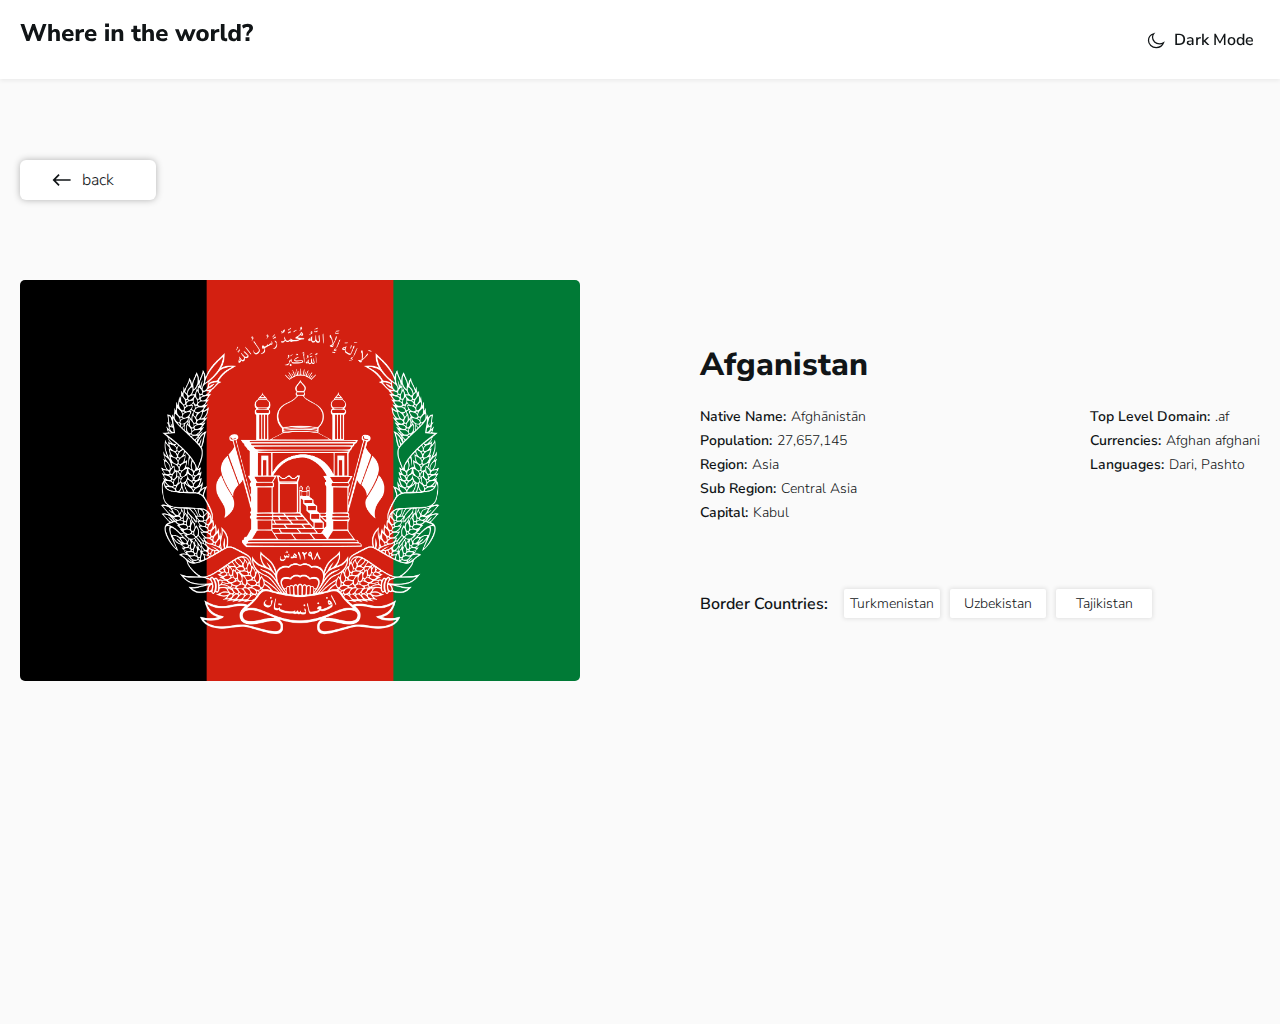
==== afganistan.html @ 4ec4ca4c "initial commit" ====
<!DOCTYPE html>
<html lang="en">
<head>
    <meta charset="UTF-8">
    <meta http-equiv="X-UA-Compatible" content="IE=edge">
    <meta name="viewport" content="width=device-width, initial-scale=1.0">
    <link rel="stylesheet" href="./css/main.css">
    <link rel="stylesheet" href="./css/main.mini.css">
    <link rel="stylesheet" href="./css/normalize.css">
    <title>Afghanistan</title>
</head>
<body>
    
    <header class="site-header">
        <div class="container">
            <div class="site-header__inner">
                <a href="./index.html" class="site-logo">
                    <!-- <img src="./images/logos.svg" width="234" height="33" alt="site logo"> -->
                </a>
                <button type="button" class="site-header__btn">Dark Mode</button>            
            </div>
        </div>       
    </header>
    <main class="site-main">
        <section class="countrys-hero">
            <h1 class="visually-hidden">Afganistan flag</h1>
            <div class="container">
                <a class="hero__back-link" href="./index.html">back</a>
                <div class="hero__countrys-back">
                    <img class="hero__img" src="./images/Afghanistanor.png" width="560" height="401" alt="Icelands flag">
                    <div class="hero__countrys-title-wrapper">
                        <h2 class="hero__countrys-title">Afganistan</h2>
                        <div class="hero__countrys-inner">
                            <div>
                                <p class="hero__title-desc">Native Name:
                                    <span class="hero__title-add">Afghānistān </span>
                                </p>
                                <p class="hero__title-desc hero__title-desc--margin">Population:
                                    <span class="hero__title-add">27,657,145</span>
                                </p>
                                <p class="hero__title-desc">Region:
                                    <span class="hero__title-add"> Asia</span>
                                </p>
                                <p class="hero__title-desc ">Sub Region:
                                    <span class="hero__title-add"> Central Asia </span>
                                </p>
                                <p class="hero__title-desc hero__title-desc--margin">Capital:
                                    <span class="hero__title-add">  Kabul</span>
                                </p>
                            </div>
                            <div>
                                <p class="hero__title-desc">Top Level Domain:
                                    <span class="hero__title-add">.af</span>
                                </p>
                                <p class="hero__title-desc hero__title-desc--margin">Currencies:
                                    <span class="hero__title-add">  Afghan afghani</span>
                                </p>
                                <p class="hero__title-desc">Languages:
                                    <span class="hero__title-add">Dari, Pashto</span>
                                </p>
                            </div>
                            
                        </div>
                        <div class="hero__countrys-border">
                            <h3 class="hero__countrys-border-title">Border Countries:</h3>
                            <a href="#" class="hero__countrys-border-link">Turkmenistan</a>
                            <a href="#" class="hero__countrys-border-link"> Uzbekistan</a>
                            <a href="#" class="hero__countrys-border-link">Tajikistan</a>
                        </div>
                    </div>
                </div>
            </div>
        </section>
    </main>
    <script src="./js/main.js"></script>
</body>
</html>
---- css/main.css ----
:root {
    --main-text2-color: #111517;
    --main-text1-color: #848484;
    --main-backgroud-color: #fafafa;
    --main-textdark-color: #fff;
    --main-background-dark-color: #202C36;
    /* --main-background-dark-color; */
    /* --main-textdark-color; */
    
    /* --main-input-color: */
}
/* nunito-sans-300 - latin */
@font-face {
    font-display: swap; /* Check https://developer.mozilla.org/en-US/docs/Web/CSS/@font-face/font-display for other options. */
    font-family: "Nunito Sans";
    font-style: normal;
    font-weight: 300;
    src:
    url("../fonts/nunito-sans-v15-latin-300.woff2") format("woff2"), /* Chrome 36+, Opera 23+, Firefox 39+, Safari 12+, iOS 10+ */
    url("../fonts/nunito-sans-v15-latin-300.woff") format("woff");
}
/* nunito-sans-regular - latin */
@font-face {
    font-display: swap; /* Check https://developer.mozilla.org/en-US/docs/Web/CSS/@font-face/font-display for other options. */
    font-family: "Nunito Sans";
    font-style: normal;
    font-weight: 400;
    src:
    url("../fonts/nunito-sans-v15-latin-regular.woff2") format("woff2"), /* Chrome 36+, Opera 23+, Firefox 39+, Safari 12+, iOS 10+ */
    url("../fonts/nunito-sans-v15-latin-regular.woff") format("woff");
}
/* nunito-sans-600 - latin */
@font-face {
    font-display: swap; /* Check https://developer.mozilla.org/en-US/docs/Web/CSS/@font-face/font-display for other options. */
    font-family: "Nunito Sans";
    font-style: normal;
    font-weight: 600;
    src: 
    url("../fonts/nunito-sans-v15-latin-600.woff2") format("woff2"), /* Chrome 36+, Opera 23+, Firefox 39+, Safari 12+, iOS 10+ */
    url("../fonts/nunito-sans-v15-latin-600.woff") format("woff"); 
}
/* nunito-sans-800 - latin */
@font-face {
    font-display: swap; /* Check https://developer.mozilla.org/en-US/docs/Web/CSS/@font-face/font-display for other options. */
    font-family: "Nunito Sans";
    font-style: normal;
    font-weight: 800;
    src: ("embedded-opentype"), /* IE6-IE8 */
    url("../fonts/nunito-sans-v15-latin-800.woff2") format("woff2"), /* Chrome 36+, Opera 23+, Firefox 39+, Safari 12+, iOS 10+ */
    url("../fonts/nunito-sans-v15-latin-800.woff") format("woff"); /* Chrome 5+, Firefox 3.6+, IE 9+, Safari 5.1+, iOS 5+ */
}

* {
    -webkit-box-sizing: border-box;
    box-sizing: border-box;
}
html {
    height: 100%;
}
body {
    display: flex;
    flex-direction: column;
    height: 100%;
    font-family: "Nunito Sans", sans-serif;
    background-color: var(--main-backgroud-color);
    font-weight: 800;
    transition: all 0.2s linear;
    
    /* background-color: var(-main-backgroud-color); */
}
img {
    display: block;
    /* height: auto; */
}
.container {
    max-width: 1320px;
    width: 100%;
    margin: 0 auto;
    padding: 0 20px;
}
.visually-hidden {
    position: absolute;
    width: 1px;
    height: 1px;
    margin: -1px;
    padding: 0;
    overflow: hidden;
    border: 0;
    clip: rect(0 0 0 0)
}
.dark{
    --main-text2-color: #fff;
    --main-text1-color: #fff;
    --main-backgroud-color: #202C36;
    --main-textdark-color: #2b3844;
    --main-text1-color: #fff;
    
    transition: all 0.2s linear;
    /* --main-textdark-color: #fff; */
    /* --main-background-dark-color: #202C36; */
}  
.dark .site-logo {
    width: 234px;
    height: 33px;
    background-image: url(../images/logodark.svg);
    background-repeat: no-repeat;
}
.site-logo {
    width: 234px;
    height: 33px;
    background-image: url(../images/logos.svg);
    background-repeat: no-repeat;
    
}
.dark .site-header__btn::before { 
    background-image: url(../images/darkmodeactive.svg);
    background-repeat: no-repeat;
}
.dark .hero__top-input {     
    background-image: url(../images/searchdark.svg);
    background-repeat: no-repeat;
}
.dark .hero__top-desc::after {
    background-image: url(../images/arrowdowndark.svg);
    background-repeat: no-repeat;
}
.dark .hero__back-link::before {
    background-image: url(../images/backac.svg);
    background-repeat: no-repeat;
}
.site-main {
    flex-grow: 1;
    /* background-color: #fafafa; */
    
}
/* .wrap {
    position: relative;
} */
.site-header {
    /* position: sticky; */
    position: fixed;
    top: 0;
    left: 0;
    width: 100%;
    z-index: 5;
    padding-top: 23px;
    padding-bottom: 23px;
    background-color: var(--main-textdark-color);
    box-shadow: 0px 2px 4px 0px rgba(0, 0, 0, 0.06);
}
.site-header__inner {
    display: flex;
    justify-content: space-between;
}
.site-header__btn {
    display: flex;
    align-items: center;
    font-size: 16px;
    font-weight: 600;
    line-height: normal;
    color: var(--main-text2-color);
    background-color: transparent;
    border: none;
}
.site-header__btn::before {
    display: block;
    width: 20px;
    height: 20px;
    margin-right: 8px;
    content: " ";
    background-image: url(../images/darkmodenotactive.svg);
    background-repeat: no-repeat;
    background-position: center;
}


.hero {
    padding-top: 128px;
    padding-bottom: 45px;
}
.hero__top {
    display: flex;
    justify-content: space-between;
    padding-bottom: 48px;
}
.hero__top-input {
    width: 480px;
    padding-top: 18px;
    padding-bottom: 18px;
    padding-left: 74px;
    font-size: 14px;   
    font-weight: 400;
    line-height: 20px; 
    border: none;
    box-shadow: 0px 2px 9px 0px rgba(0, 0, 0, 0.05);
    background-color: var(--main-textdark-color);
    border-radius: 5px;
    background-image: url(../images/searchicon.svg);
    background-size: 18px 18px;
    background-repeat: no-repeat;
    background-position:calc(50% - 188px) calc(50% - 1px);
}
.hero__top-input::placeholder {
    color: var(--main-text1-color);
    
}
.hero__desc-wrapper {
    position: relative;
    width: 200px;
    padding-top: 18px;
    padding-bottom: 18px;
    padding-left: 24px;
    background-color: var(--main-textdark-color);
    box-shadow: 0px 2px 9px 0px rgba(0, 0, 0, 0.05);
    border-radius: 5px;
}
.hero__top-desc {
    display: flex;
    align-items: center;
    margin-top: 0;
    margin-bottom: 0;
    font-size: 14px;
    font-weight: 400;
    line-height: 20px; 
    color: var(--main-text2-color);
    
}
.hero__top-desc::after {
    display: block;
    width: 12px;
    height: 12px;
    margin-left: 47px;
    content: "";
    background-image: url(../images/arrowdown.svg);
    background-repeat: no-repeat;
    background-position: center;
    
}
.hero__desc-list-wrapper{
    position: absolute;
    display: none;
    top: 57px;
    left: 0;
    width: 200px;
    padding-top: 10px;
    background-color: var(--main-backgroud-color);
    border-radius: 5px;
}

.hero__desc-list {
    margin-top: 0;
    margin-bottom: 0;
    padding-top: 16px;
    padding-bottom: 16px;
    padding-left: 24px;
    box-shadow: 0px 2px 9px 0px rgba(0, 0, 0, 0.05);
    border-radius: 5px;
    
    /* padding-left: 0; */
    list-style: none;
    background-color: var(--main-textdark-color);
    
}
.hero__desc-wrapper:hover .hero__desc-list-wrapper {
    display: block;
}
.hero__desc-item:not(:last-child) {
    margin-bottom: 8px;
    
}
.hero__desc-text {
    margin-top: 0;
    margin-bottom: 0;
    font-size: 14px;
    font-weight: 400;
    line-height: 20px;
    color: var(--main-text2-color);
}

.hero__link {
    text-decoration: none;
}

.hero__list {
    display: flex;
    flex-wrap: wrap;
    gap: 74px;
    margin-top: 0;
    margin-bottom: 0;
    padding-left: 0;
    list-style: none;
}
.hero__item {
    width: 264px;
    border-radius: 5px;
    background-color: var(--main-textdark-color);
    box-shadow: 0px 0px 7px 2px rgba(0, 0, 0, 0.03);
}
.hero__img {
    border-radius: 5px 5px 5px 5px;
    /* background-color: #808080; */
}
.hero__title-wrapper {
    padding-top: 24px;
    padding-bottom: 46px;
    padding-left: 24px;
}
.hero__title {
    margin-top: 0;
    margin-bottom: 16px;
    font-size: 18px;
    line-height: 26px; 
    color: var(--main-text2-color);
}
.hero__title-desc {
    display: flex;
    margin-top: 0;
    margin-bottom: 0;
    font-size: 14px;
    font-weight: 600;
    line-height: 16px; 
    color: var(--main-text2-color);
    /* color: #111517; */
}
.hero__title-desc:nth-child(3) {
    margin-top: 8px;
    margin-bottom: 8px;
}
.hero__title-add {
    margin-left: 5px;
    font-weight: 300;
}

/* countrys style */



.countrys-hero {
    padding-top: 160px;
    padding-bottom: 343px;
}

.hero__back-link {
    display: flex;
    align-items: center;
    width: 136px;
    padding-top: 10px;
    padding-bottom: 10px;
    padding-left: 32px;
    font-size: 16px;  
    font-weight: 300;
    line-height: 20px; 
    color: var(--main-text2-color);
    /* color: #111517; */
    border-radius: 6px;
    background-color: var(--main-textdark-color);
    box-shadow: 0px 0px 7px 0px rgba(0, 0, 0, 0.29);
    
    text-decoration: none;
}
.hero__back-link::before {
    display: block;
    width: 20px;
    height: 20px;
    margin-right: 10px;
    content: "";
    background-image: url(../images/backnotac.svg);
    background-repeat: no-repeat;
    background-position: center;
}
.hero__countrys-back {
    display: flex;
    align-items: center;
    
    
    
    padding-top: 80px;
}
.hero__countrys-title-wrapper {
    width: 574px;
    margin-left: 120px;
}
.hero__countrys-title {
    margin-top: 0;
    margin-bottom: 23px;
    color: var(--main-text2-color);
    font-size: 32px;
    line-height: normal;
}
.hero__countrys-inner {
    display: flex;
    justify-content: space-between;
}

.hero__title-desc--margin {
    margin-top: 8px;
}
.hero__countrys-border {
    display: flex;
    align-items: center;
    padding-top: 68px;
    
}
.hero__countrys-border-title {
    margin-top: 0;
    margin-bottom: 0;
    margin-right: 16px;
    font-size: 16px;
    font-weight: 600;
    line-height: 24px; 
    color: var(--main-text2-color);
}
.hero__countrys-border-link { 
    display: block;
    max-width: 150px;
    min-width: 96px;
    padding-top: 5px;
    padding-bottom: 5px;
    font-size: 14px;
    font-weight: 300;
    line-height: normal;
    text-align: center;
    text-decoration: none;
    color: var(--main-text2-color);
    border-radius: 2px;
    border: 0px solid #979797;
    background-color: var(--main-textdark-color);
    box-shadow: 0px 0px 4px 1px rgba(0, 0, 0, 0.10);
}
.hero__countrys-border-link:not(:last-child) {
    margin-right: 10px;
}







/* select {
    width: 200px;
    padding-top: 18px;
    padding-bottom: 18px;
    padding-left: 24px;
    background-color: var(--main-textdark-color);
    box-shadow: 0px 2px 9px 0px rgba(0, 0, 0, 0.05);
    border-radius: 5px;
    border: none;
}
.hero__opt-wrapper {
    
}
.hero__opt-head{
    
}
.hero__opt{
    
} */
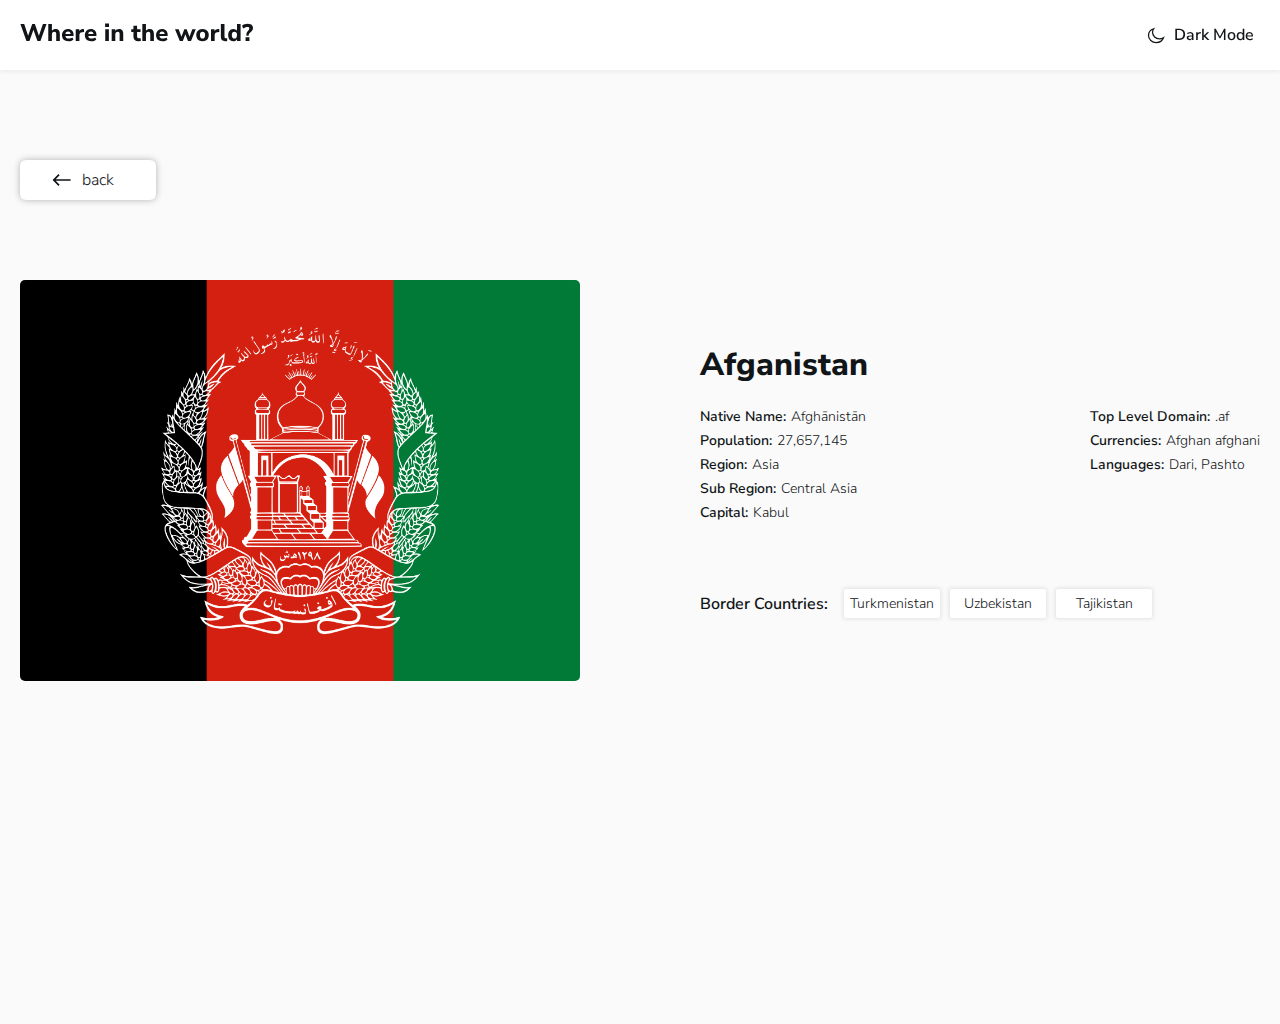
==== commit 9fe2c008: "change add select and svg" ====
--- a/afganistan.html
+++ b/afganistan.html
@@ -4,9 +4,9 @@
     <meta charset="UTF-8">
     <meta http-equiv="X-UA-Compatible" content="IE=edge">
     <meta name="viewport" content="width=device-width, initial-scale=1.0">
-    <link rel="stylesheet" href="./css/main.css">
     <link rel="stylesheet" href="./css/main.mini.css">
-    <link rel="stylesheet" href="./css/normalize.css">
+    <!-- <link rel="stylesheet" href="./css/main.css"> -->
+    <!-- <link rel="stylesheet" href="./css/normalize.css"> -->
     <title>Afghanistan</title>
 </head>
 <body>
@@ -15,7 +15,9 @@
         <div class="container">
             <div class="site-header__inner">
                 <a href="./index.html" class="site-logo">
-                    <!-- <img src="./images/logos.svg" width="234" height="33" alt="site logo"> -->
+                    <svg class="logo" width="233" height="19" viewBox="0 0 233 19" xmlns="http://www.w3.org/2000/svg">
+                        <path d="M6.432 18L0.408 1.08H4.224L8.112 12.648L12.216 1.08H14.904L18.888 12.84L22.92 1.08H26.52L20.448 18H17.424L13.464 6.768L9.456 18H6.432ZM28.2748 18V1.08H31.8988V7.824C32.3148 7.216 32.8508 6.76 33.5068 6.456C34.1628 6.136 34.8908 5.976 35.6908 5.976C38.4588 5.976 39.8428 7.624 39.8428 10.92V18H36.2188V11.088C36.2188 10.272 36.0668 9.688 35.7628 9.336C35.4588 8.968 35.0108 8.784 34.4188 8.784C33.6508 8.784 33.0348 9.024 32.5708 9.504C32.1228 9.984 31.8988 10.624 31.8988 11.424V18H28.2748ZM48.6683 18.264C47.2763 18.264 46.0763 18.016 45.0683 17.52C44.0763 17.008 43.3083 16.296 42.7643 15.384C42.2363 14.456 41.9723 13.368 41.9723 12.12C41.9723 10.904 42.2283 9.84 42.7402 8.928C43.2683 8 43.9803 7.28 44.8763 6.768C45.7883 6.24 46.8363 5.976 48.0203 5.976C49.7323 5.976 51.0923 6.52 52.1003 7.608C53.1083 8.68 53.6123 10.136 53.6123 11.976V12.888H45.4283C45.5563 13.816 45.8923 14.496 46.4363 14.928C46.9963 15.344 47.7643 15.552 48.7403 15.552C49.3803 15.552 50.0283 15.456 50.6843 15.264C51.3403 15.072 51.9323 14.776 52.4603 14.376L53.4203 16.8C52.8283 17.248 52.1003 17.608 51.2363 17.88C50.3883 18.136 49.5323 18.264 48.6683 18.264ZM48.1643 8.376C47.3963 8.376 46.7723 8.608 46.2923 9.072C45.8283 9.536 45.5403 10.184 45.4283 11.016H50.6123C50.5163 9.256 49.7003 8.376 48.1643 8.376ZM55.7201 18V6.216H59.2721V8.256C59.8321 6.88 61.0321 6.12 62.8721 5.976L63.9281 5.904L64.1441 8.952L62.1041 9.168C60.3121 9.344 59.4161 10.256 59.4161 11.904V18H55.7201ZM71.5198 18.264C70.1278 18.264 68.9278 18.016 67.9198 17.52C66.9278 17.008 66.1598 16.296 65.6158 15.384C65.0878 14.456 64.8238 13.368 64.8238 12.12C64.8238 10.904 65.0798 9.84 65.5918 8.928C66.1198 8 66.8318 7.28 67.7278 6.768C68.6398 6.24 69.6878 5.976 70.8718 5.976C72.5838 5.976 73.9438 6.52 74.9518 7.608C75.9598 8.68 76.4638 10.136 76.4638 11.976V12.888H68.2798C68.4078 13.816 68.7438 14.496 69.2878 14.928C69.8478 15.344 70.6158 15.552 71.5918 15.552C72.2318 15.552 72.8798 15.456 73.5358 15.264C74.1918 15.072 74.7838 14.776 75.3118 14.376L76.2718 16.8C75.6798 17.248 74.9518 17.608 74.0878 17.88C73.2398 18.136 72.3838 18.264 71.5198 18.264ZM71.0158 8.376C70.2478 8.376 69.6238 8.608 69.1438 9.072C68.6798 9.536 68.3918 10.184 68.2798 11.016H73.4638C73.3678 9.256 72.5518 8.376 71.0158 8.376ZM85.1074 3.936V0.551999H89.0194V3.936H85.1074ZM85.2514 18V6.216H88.8754V18H85.2514ZM91.6733 18V6.216H95.2253V7.944C95.6253 7.304 96.1613 6.816 96.8333 6.48C97.5053 6.144 98.2573 5.976 99.0893 5.976C100.481 5.976 101.521 6.384 102.209 7.2C102.897 8 103.241 9.24 103.241 10.92V18H99.6173V11.088C99.6173 10.272 99.4653 9.688 99.1613 9.336C98.8573 8.968 98.4093 8.784 97.8173 8.784C97.0493 8.784 96.4333 9.024 95.9693 9.504C95.5213 9.984 95.2973 10.624 95.2973 11.424V18H91.6733ZM118.41 18.264C115.098 18.264 113.442 16.656 113.442 13.44V8.928H111.21V6.216H113.442V2.76H117.066V6.216H120.546V8.928H117.066V13.296C117.066 13.968 117.218 14.472 117.522 14.808C117.842 15.144 118.346 15.312 119.034 15.312C119.242 15.312 119.458 15.288 119.682 15.24C119.922 15.192 120.178 15.128 120.45 15.048L120.978 17.688C120.642 17.864 120.242 18 119.778 18.096C119.314 18.208 118.858 18.264 118.41 18.264ZM122.33 18V1.08H125.954V7.824C126.37 7.216 126.906 6.76 127.562 6.456C128.218 6.136 128.946 5.976 129.746 5.976C132.514 5.976 133.898 7.624 133.898 10.92V18H130.274V11.088C130.274 10.272 130.122 9.688 129.818 9.336C129.514 8.968 129.066 8.784 128.474 8.784C127.706 8.784 127.09 9.024 126.626 9.504C126.178 9.984 125.954 10.624 125.954 11.424V18H122.33ZM142.723 18.264C141.331 18.264 140.131 18.016 139.123 17.52C138.131 17.008 137.363 16.296 136.819 15.384C136.291 14.456 136.027 13.368 136.027 12.12C136.027 10.904 136.283 9.84 136.795 8.928C137.323 8 138.035 7.28 138.931 6.768C139.843 6.24 140.891 5.976 142.075 5.976C143.787 5.976 145.147 6.52 146.155 7.608C147.163 8.68 147.667 10.136 147.667 11.976V12.888H139.483C139.611 13.816 139.947 14.496 140.491 14.928C141.051 15.344 141.819 15.552 142.795 15.552C143.435 15.552 144.083 15.456 144.739 15.264C145.395 15.072 145.987 14.776 146.515 14.376L147.475 16.8C146.883 17.248 146.155 17.608 145.291 17.88C144.443 18.136 143.587 18.264 142.723 18.264ZM142.219 8.376C141.451 8.376 140.827 8.608 140.347 9.072C139.883 9.536 139.595 10.184 139.483 11.016H144.667C144.571 9.256 143.755 8.376 142.219 8.376ZM159.791 18L154.99 6.216H158.663L161.471 13.776L164.279 6.216H166.679L169.487 13.872L172.295 6.216H175.775L171.023 18H167.951L165.359 11.304L162.839 18H159.791ZM182.509 18.264C181.245 18.264 180.141 18.016 179.197 17.52C178.269 17.008 177.549 16.296 177.037 15.384C176.525 14.456 176.269 13.36 176.269 12.096C176.269 10.848 176.525 9.768 177.037 8.856C177.549 7.928 178.269 7.216 179.197 6.72C180.141 6.224 181.245 5.976 182.509 5.976C183.773 5.976 184.869 6.224 185.797 6.72C186.741 7.216 187.469 7.928 187.981 8.856C188.509 9.768 188.773 10.848 188.773 12.096C188.773 13.36 188.509 14.456 187.981 15.384C187.469 16.296 186.741 17.008 185.797 17.52C184.869 18.016 183.773 18.264 182.509 18.264ZM182.509 15.552C183.277 15.552 183.901 15.272 184.381 14.712C184.877 14.152 185.125 13.28 185.125 12.096C185.125 10.928 184.877 10.072 184.381 9.528C183.901 8.968 183.277 8.688 182.509 8.688C181.741 8.688 181.117 8.968 180.637 9.528C180.157 10.072 179.917 10.928 179.917 12.096C179.917 13.28 180.157 14.152 180.637 14.712C181.117 15.272 181.741 15.552 182.509 15.552ZM190.978 18V6.216H194.53V8.256C195.09 6.88 196.29 6.12 198.13 5.976L199.186 5.904L199.402 8.952L197.362 9.168C195.57 9.344 194.674 10.256 194.674 11.904V18H190.978ZM205.261 18.264C203.741 18.264 202.629 17.872 201.925 17.088C201.221 16.288 200.869 15.104 200.869 13.536V1.08H204.493V13.392C204.493 14.672 205.061 15.312 206.197 15.312C206.373 15.312 206.541 15.304 206.701 15.288C206.877 15.272 207.045 15.24 207.205 15.192L207.157 18C206.549 18.176 205.917 18.264 205.261 18.264ZM213.328 18.264C212.304 18.264 211.4 18.016 210.616 17.52C209.848 17.008 209.248 16.296 208.816 15.384C208.384 14.456 208.168 13.36 208.168 12.096C208.168 10.832 208.384 9.744 208.816 8.832C209.248 7.92 209.848 7.216 210.616 6.72C211.4 6.224 212.304 5.976 213.328 5.976C214.112 5.976 214.832 6.144 215.488 6.48C216.144 6.816 216.64 7.264 216.976 7.824V1.08H220.6V18H217.048V16.224C216.728 16.848 216.232 17.344 215.56 17.712C214.904 18.08 214.16 18.264 213.328 18.264ZM214.408 15.552C215.176 15.552 215.8 15.272 216.28 14.712C216.776 14.152 217.024 13.28 217.024 12.096C217.024 10.928 216.776 10.072 216.28 9.528C215.8 8.968 215.176 8.688 214.408 8.688C213.64 8.688 213.016 8.968 212.536 9.528C212.056 10.072 211.816 10.928 211.816 12.096C211.816 13.28 212.056 14.152 212.536 14.712C213.016 15.272 213.64 15.552 214.408 15.552ZM226.416 12.648V11.52C226.416 10.816 226.544 10.168 226.8 9.576C227.056 8.968 227.496 8.328 228.12 7.656C228.568 7.176 228.88 6.768 229.056 6.432C229.232 6.08 229.32 5.72 229.32 5.352C229.32 4.904 229.152 4.552 228.816 4.296C228.496 4.04 228.032 3.912 227.424 3.912C225.936 3.912 224.536 4.448 223.224 5.52L222.048 2.784C222.752 2.176 223.608 1.696 224.616 1.344C225.624 0.992 226.648 0.816 227.688 0.816C228.744 0.816 229.672 0.992 230.472 1.344C231.272 1.68 231.888 2.16 232.32 2.784C232.768 3.392 232.992 4.104 232.992 4.92C232.992 5.656 232.824 6.336 232.488 6.96C232.168 7.584 231.592 8.24 230.76 8.928C230.008 9.552 229.488 10.096 229.2 10.56C228.928 11.024 228.76 11.472 228.696 11.904L228.576 12.648H226.416ZM225.552 18V14.16H229.44V18H225.552Z" />
+                    </svg>
                 </a>
                 <button type="button" class="site-header__btn">Dark Mode</button>            
             </div>
--- a/css/main.mini.css
+++ b/css/main.mini.css
@@ -0,0 +1 @@
+/*! normalize.css v8.0.1 | MIT License | github.com/necolas/normalize.css */button,hr,input{overflow:visible}progress,sub,sup{vertical-align:baseline}[type=checkbox],[type=radio],legend{box-sizing:border-box;padding:0}html{line-height:1.15;-webkit-text-size-adjust:100%}body{margin:0}details,main{display:block}h1{font-size:2em;margin:.67em 0}hr{box-sizing:content-box;height:0}code,kbd,pre,samp{font-family:monospace,monospace;font-size:1em}a{background-color:transparent}abbr[title]{border-bottom:none;text-decoration:underline;text-decoration:underline dotted}b,strong{font-weight:bolder}small{font-size:80%}sub,sup{font-size:75%;line-height:0;position:relative}sub{bottom:-.25em}sup{top:-.5em}img{border-style:none}button,input,optgroup,select,textarea{font-family:inherit;font-size:100%;line-height:1.15;margin:0}button,select{text-transform:none}[type=button],[type=reset],[type=submit],button{-webkit-appearance:button}[type=button]::-moz-focus-inner,[type=reset]::-moz-focus-inner,[type=submit]::-moz-focus-inner,button::-moz-focus-inner{border-style:none;padding:0}[type=button]:-moz-focusring,[type=reset]:-moz-focusring,[type=submit]:-moz-focusring,button:-moz-focusring{outline:ButtonText dotted 1px}fieldset{padding:.35em .75em .625em}legend{color:inherit;display:table;max-width:100%;white-space:normal}textarea{overflow:auto}[type=number]::-webkit-inner-spin-button,[type=number]::-webkit-outer-spin-button{height:auto}[type=search]{-webkit-appearance:textfield;outline-offset:-2px}[type=search]::-webkit-search-decoration{-webkit-appearance:none}::-webkit-file-upload-button{-webkit-appearance:button;font:inherit}summary{display:list-item}[hidden],template{display:none}body,html{height:100%}.hero__back-link::before,.site-header__btn::before{height:20px;background-position:center;display:block}.hero__back-link,.hero__link{text-decoration:none}.hero__back-link,.hero__countrys-border-link,.hero__countrys-border-title,.hero__countrys-title,.hero__select,.hero__title,.hero__title-desc,.site-header__btn{color:var(--main-text2-color)}:root{--main-text2-color:#111517;--main-text1-color:#848484;--main-backgroud-color:#fafafa;--main-textdark-color:#fff;--main-background-dark-color:#202C36}@font-face{font-display:swap;font-family:"Nunito Sans";font-style:normal;font-weight:300;src:url("../fonts/nunito-sans-v15-latin-300.woff2") format("woff2"),url("../fonts/nunito-sans-v15-latin-300.woff") format("woff")}@font-face{font-display:swap;font-family:"Nunito Sans";font-style:normal;font-weight:400;src:url("../fonts/nunito-sans-v15-latin-regular.woff2") format("woff2"),url("../fonts/nunito-sans-v15-latin-regular.woff") format("woff")}@font-face{font-display:swap;font-family:"Nunito Sans";font-style:normal;font-weight:600;src:url("../fonts/nunito-sans-v15-latin-600.woff2") format("woff2"),url("../fonts/nunito-sans-v15-latin-600.woff") format("woff")}@font-face{font-display:swap;font-family:"Nunito Sans";font-style:normal;font-weight:800;src:("embedded-opentype"),url("../fonts/nunito-sans-v15-latin-800.woff2") format("woff2"),url("../fonts/nunito-sans-v15-latin-800.woff") format("woff")}*{-webkit-box-sizing:border-box;box-sizing:border-box}body{display:-webkit-box;display:-ms-flexbox;display:flex;-webkit-box-orient:vertical;-webkit-box-direction:normal;-ms-flex-direction:column;flex-direction:column;font-family:"Nunito Sans",sans-serif;background-color:var(--main-backgroud-color);font-weight:800;-webkit-transition:.3s linear;-o-transition:.3s linear;transition:.3s linear}img{display:block}.container{max-width:1320px;width:100%;margin:0 auto;padding:0 20px}.visually-hidden{position:absolute;width:1px;height:1px;margin:-1px;padding:0;overflow:hidden;border:0;clip:rect(0 0 0 0)}.dark{--main-text2-color:#fff;--main-text1-color:#fff;--main-backgroud-color:#202C36;--main-textdark-color:#2b3844;--main-text1-color:#fff;-webkit-transition:.3s linear;-o-transition:.3s linear;transition:.3s linear}.dark .logo{fill:var(--main-text1-color)}.dark .site-header__btn::before{background-image:url(../images/darkmodeactive.svg);background-repeat:no-repeat}.dark .hero__top-input{background-image:url(../images/searchdark.svg);background-repeat:no-repeat}.dark .hero__select{background-image:url(../images/arrowdowndark.svg)}.dark .hero__back-link::before{background-image:url(../images/backac.svg);background-repeat:no-repeat}.logo{fill:var(--main-text2-color)}.site-main{-webkit-box-flex:1;-ms-flex-positive:1;flex-grow:1}.site-header{position:fixed;top:0;left:0;width:100%;z-index:5;padding-top:23px;padding-bottom:23px;background-color:var(--main-textdark-color);-webkit-box-shadow:0 2px 4px 0 rgba(0,0,0,.06);box-shadow:0 2px 4px 0 rgba(0,0,0,.06)}.hero__countrys-inner,.site-header__inner{display:-webkit-box;display:-ms-flexbox;display:flex;-webkit-box-pack:justify;-ms-flex-pack:justify;justify-content:space-between}.hero__top,.site-header__btn{display:-webkit-box;display:-ms-flexbox}.site-header__btn{display:flex;-webkit-box-align:center;-ms-flex-align:center;align-items:center;font-size:16px;font-weight:600;line-height:normal;background-color:transparent;border:none}.hero__select,.hero__top-input{font-size:14px;font-weight:400;line-height:20px;background-repeat:no-repeat}.hero__back-link,.hero__countrys-border-link,.hero__item,.hero__select,.hero__top-input{background-color:var(--main-textdark-color)}.site-header__btn::before{width:20px;margin-right:8px;content:" ";background-image:url(../images/darkmodenotactive.svg);background-repeat:no-repeat}.hero{padding-top:128px;padding-bottom:45px}.hero__top{display:flex;-webkit-box-pack:justify;-ms-flex-pack:justify;justify-content:space-between;padding-bottom:48px}.hero__list,.hero__title-desc{display:-webkit-box;display:-ms-flexbox;margin-top:0}.hero__top-input{width:480px;padding-top:18px;padding-bottom:18px;padding-left:74px;border:none;-webkit-box-shadow:0 2px 9px 0 rgba(0,0,0,.05);box-shadow:0 2px 9px 0 rgba(0,0,0,.05);border-radius:5px;background-image:url(../images/searchicon.svg);background-size:18px 18px;background-position:calc(50% - 188px) calc(50% - 1px)}.hero__top-input::-webkit-input-placeholder{color:var(--main-text1-color)}.hero__top-input::-moz-placeholder{color:var(--main-text1-color)}.hero__top-input:-ms-input-placeholder{color:var(--main-text1-color)}.hero__top-input::-ms-input-placeholder{color:var(--main-text1-color)}.hero__top-input::placeholder{color:var(--main-text1-color)}.hero__select{position:relative;width:200px;padding:18px 18px 18px 24px;border-radius:5px;box-shadow:0 2px 9px 0 rgba(0,0,0,.05);-webkit-box-shadow:0 2px 9px 0 rgba(0,0,0,.05);background-image:url(../images/arrowdown.svg);background-size:12px 12px;background-position:calc(50% + 71px) calc(50% - 0px);border:none;-webkit-appearance:none;-moz-appearance:none;appearance:none}.hero__img,.hero__item{border-radius:5px}.hero__list{display:flex;-ms-flex-wrap:wrap;flex-wrap:wrap;gap:74px;margin-bottom:0;padding-left:0;list-style:none}.hero__item{width:264px;-webkit-box-shadow:0 0 7px 2px rgba(0,0,0,.03);box-shadow:0 0 7px 2px rgba(0,0,0,.03)}.hero__title-wrapper{padding-top:24px;padding-bottom:46px;padding-left:24px}.hero__title{margin-top:0;margin-bottom:16px;font-size:18px;line-height:26px}.hero__title-desc{display:flex;margin-bottom:0;font-size:14px;font-weight:600;line-height:16px}.hero__back-link,.hero__countrys-back{display:-webkit-box;display:-ms-flexbox;-webkit-box-align:center}.hero__title-desc:nth-child(3){margin-top:8px;margin-bottom:8px}.hero__title-add{margin-left:5px;font-weight:300}.countrys-hero{padding-top:160px;padding-bottom:343px}.hero__back-link{display:flex;-ms-flex-align:center;align-items:center;width:136px;padding-top:10px;padding-bottom:10px;padding-left:32px;font-size:16px;font-weight:300;line-height:20px;border-radius:6px;-webkit-box-shadow:0 0 7px 0 rgba(0,0,0,.29);box-shadow:0 0 7px 0 rgba(0,0,0,.29)}.hero__back-link::before{width:20px;margin-right:10px;content:"";background-image:url(../images/backnotac.svg);background-repeat:no-repeat}.hero__countrys-back{display:flex;-ms-flex-align:center;align-items:center;padding-top:80px}.hero__countrys-title-wrapper{width:574px;margin-left:120px}.hero__countrys-title{margin-top:0;margin-bottom:23px;font-size:32px;line-height:normal}.hero__title-desc--margin{margin-top:8px}.hero__countrys-border{display:-webkit-box;display:-ms-flexbox;display:flex;-webkit-box-align:center;-ms-flex-align:center;align-items:center;padding-top:68px}.hero__countrys-border-title{margin-top:0;margin-bottom:0;margin-right:16px;font-size:16px;font-weight:600;line-height:24px}.hero__countrys-border-link{display:block;max-width:150px;min-width:96px;padding-top:5px;padding-bottom:5px;font-size:14px;font-weight:300;line-height:normal;text-align:center;text-decoration:none;border-radius:2px;border:0 solid #979797;-webkit-box-shadow:0 0 4px 1px rgba(0,0,0,.1);box-shadow:0 0 4px 1px rgba(0,0,0,.1)}.hero__countrys-border-link:not(:last-child){margin-right:10px}--- a/css/main.css
+++ b/css/main.css
@@ -1,3 +1,17 @@
+/*
+* Prefixed by https://autoprefixer.github.io
+* PostCSS: v8.4.14,
+* Autoprefixer: v10.4.7
+* Browsers: last 4 version
+*/
+
+/*
+* Prefixed by https://autoprefixer.github.io
+* PostCSS: v8.4.14,
+* Autoprefixer: v10.4.7
+* Browsers: last 4 version
+*/
+
 :root {
     --main-text2-color: #111517;
     --main-text1-color: #848484;
@@ -58,13 +72,20 @@
     height: 100%;
 }
 body {
-    display: flex;
+    display: -webkit-box;
+    display: -ms-flexbox;
+    display: flex;
+    -webkit-box-orient: vertical;
+    -webkit-box-direction: normal;
+    -ms-flex-direction: column;
     flex-direction: column;
     height: 100%;
     font-family: "Nunito Sans", sans-serif;
     background-color: var(--main-backgroud-color);
     font-weight: 800;
-    transition: all 0.2s linear;
+    -webkit-transition: all 0.3s linear;
+    -o-transition: all 0.3s linear;
+    transition: all 0.3s linear;
     
     /* background-color: var(-main-backgroud-color); */
 }
@@ -88,29 +109,23 @@
     border: 0;
     clip: rect(0 0 0 0)
 }
-.dark{
+.dark {
     --main-text2-color: #fff;
     --main-text1-color: #fff;
     --main-backgroud-color: #202C36;
     --main-textdark-color: #2b3844;
     --main-text1-color: #fff;
     
-    transition: all 0.2s linear;
+    -webkit-transition: all 0.3s linear;
+    
+    -o-transition: all 0.3s linear;
+    
+    transition: all 0.3s linear;
     /* --main-textdark-color: #fff; */
     /* --main-background-dark-color: #202C36; */
 }  
-.dark .site-logo {
-    width: 234px;
-    height: 33px;
-    background-image: url(../images/logodark.svg);
-    background-repeat: no-repeat;
-}
-.site-logo {
-    width: 234px;
-    height: 33px;
-    background-image: url(../images/logos.svg);
-    background-repeat: no-repeat;
-    
+.dark .logo {
+    fill: var(--main-text1-color);
 }
 .dark .site-header__btn::before { 
     background-image: url(../images/darkmodeactive.svg);
@@ -120,15 +135,19 @@
     background-image: url(../images/searchdark.svg);
     background-repeat: no-repeat;
 }
-.dark .hero__top-desc::after {
+.dark .hero__select {
     background-image: url(../images/arrowdowndark.svg);
-    background-repeat: no-repeat;
 }
 .dark .hero__back-link::before {
     background-image: url(../images/backac.svg);
     background-repeat: no-repeat;
 }
+.logo {
+    fill: var(--main-text2-color);
+}
 .site-main {
+    -webkit-box-flex: 1;
+    -ms-flex-positive: 1;
     flex-grow: 1;
     /* background-color: #fafafa; */
     
@@ -146,14 +165,23 @@
     padding-top: 23px;
     padding-bottom: 23px;
     background-color: var(--main-textdark-color);
+    -webkit-box-shadow: 0px 2px 4px 0px rgba(0, 0, 0, 0.06);
     box-shadow: 0px 2px 4px 0px rgba(0, 0, 0, 0.06);
 }
 .site-header__inner {
-    display: flex;
+    display: -webkit-box;
+    display: -ms-flexbox;
+    display: flex;
+    -webkit-box-pack: justify;
+    -ms-flex-pack: justify;
     justify-content: space-between;
 }
 .site-header__btn {
-    display: flex;
+    display: -webkit-box;
+    display: -ms-flexbox;
+    display: flex;
+    -webkit-box-align: center;
+    -ms-flex-align: center;
     align-items: center;
     font-size: 16px;
     font-weight: 600;
@@ -179,7 +207,11 @@
     padding-bottom: 45px;
 }
 .hero__top {
-    display: flex;
+    display: -webkit-box;
+    display: -ms-flexbox;
+    display: flex;
+    -webkit-box-pack: justify;
+    -ms-flex-pack: justify;
     justify-content: space-between;
     padding-bottom: 48px;
 }
@@ -192,6 +224,7 @@
     font-weight: 400;
     line-height: 20px; 
     border: none;
+    -webkit-box-shadow: 0px 2px 9px 0px rgba(0, 0, 0, 0.05);
     box-shadow: 0px 2px 9px 0px rgba(0, 0, 0, 0.05);
     background-color: var(--main-textdark-color);
     border-radius: 5px;
@@ -200,81 +233,49 @@
     background-repeat: no-repeat;
     background-position:calc(50% - 188px) calc(50% - 1px);
 }
+.hero__top-input::-webkit-input-placeholder {
+    color: var(--main-text1-color);
+    
+}
+.hero__top-input::-moz-placeholder {
+    color: var(--main-text1-color);
+    
+}
+.hero__top-input:-ms-input-placeholder {
+    color: var(--main-text1-color);
+    
+}
+.hero__top-input::-ms-input-placeholder {
+    color: var(--main-text1-color);
+    
+}
 .hero__top-input::placeholder {
     color: var(--main-text1-color);
     
 }
-.hero__desc-wrapper {
+/* .hero__form {} */
+
+.hero__select {
     position: relative;
     width: 200px;
-    padding-top: 18px;
-    padding-bottom: 18px;
-    padding-left: 24px;
-    background-color: var(--main-textdark-color);
-    box-shadow: 0px 2px 9px 0px rgba(0, 0, 0, 0.05);
-    border-radius: 5px;
-}
-.hero__top-desc {
-    display: flex;
-    align-items: center;
-    margin-top: 0;
-    margin-bottom: 0;
+    padding: 18px 18px 18px 24px;
     font-size: 14px;
     font-weight: 400;
     line-height: 20px; 
-    color: var(--main-text2-color);
-    
-}
-.hero__top-desc::after {
-    display: block;
-    width: 12px;
-    height: 12px;
-    margin-left: 47px;
-    content: "";
+    border-radius: 5px;
+    box-shadow: 0px 2px 9px 0px rgba(0, 0, 0, 0.05);
+    -webkit-box-shadow: 0px 2px 9px 0px rgba(0, 0, 0, 0.05);
+    background-color: var(--main-textdark-color);
     background-image: url(../images/arrowdown.svg);
-    background-repeat: no-repeat;
-    background-position: center;
-    
-}
-.hero__desc-list-wrapper{
-    position: absolute;
-    display: none;
-    top: 57px;
-    left: 0;
-    width: 200px;
-    padding-top: 10px;
-    background-color: var(--main-backgroud-color);
-    border-radius: 5px;
-}
-
-.hero__desc-list {
-    margin-top: 0;
-    margin-bottom: 0;
-    padding-top: 16px;
-    padding-bottom: 16px;
-    padding-left: 24px;
-    box-shadow: 0px 2px 9px 0px rgba(0, 0, 0, 0.05);
-    border-radius: 5px;
-    
-    /* padding-left: 0; */
-    list-style: none;
-    background-color: var(--main-textdark-color);
-    
-}
-.hero__desc-wrapper:hover .hero__desc-list-wrapper {
-    display: block;
-}
-.hero__desc-item:not(:last-child) {
-    margin-bottom: 8px;
-    
-}
-.hero__desc-text {
-    margin-top: 0;
-    margin-bottom: 0;
-    font-size: 14px;
-    font-weight: 400;
-    line-height: 20px;
-    color: var(--main-text2-color);
+    background-size: 12px 12px;
+    background-repeat: no-repeat;
+    background-position:calc(50% + 71px) calc(50% - 0px);
+    border: none;
+    -webkit-appearance: none;
+       -moz-appearance: none;
+            appearance: none;
+    color: var(--main-text2-color);
+    
 }
 
 .hero__link {
@@ -282,7 +283,10 @@
 }
 
 .hero__list {
-    display: flex;
+    display: -webkit-box;
+    display: -ms-flexbox;
+    display: flex;
+    -ms-flex-wrap: wrap;
     flex-wrap: wrap;
     gap: 74px;
     margin-top: 0;
@@ -294,6 +298,7 @@
     width: 264px;
     border-radius: 5px;
     background-color: var(--main-textdark-color);
+    -webkit-box-shadow: 0px 0px 7px 2px rgba(0, 0, 0, 0.03);
     box-shadow: 0px 0px 7px 2px rgba(0, 0, 0, 0.03);
 }
 .hero__img {
@@ -313,6 +318,8 @@
     color: var(--main-text2-color);
 }
 .hero__title-desc {
+    display: -webkit-box;
+    display: -ms-flexbox;
     display: flex;
     margin-top: 0;
     margin-bottom: 0;
@@ -341,7 +348,11 @@
 }
 
 .hero__back-link {
-    display: flex;
+    display: -webkit-box;
+    display: -ms-flexbox;
+    display: flex;
+    -webkit-box-align: center;
+    -ms-flex-align: center;
     align-items: center;
     width: 136px;
     padding-top: 10px;
@@ -354,6 +365,7 @@
     /* color: #111517; */
     border-radius: 6px;
     background-color: var(--main-textdark-color);
+    -webkit-box-shadow: 0px 0px 7px 0px rgba(0, 0, 0, 0.29);
     box-shadow: 0px 0px 7px 0px rgba(0, 0, 0, 0.29);
     
     text-decoration: none;
@@ -369,7 +381,11 @@
     background-position: center;
 }
 .hero__countrys-back {
-    display: flex;
+    display: -webkit-box;
+    display: -ms-flexbox;
+    display: flex;
+    -webkit-box-align: center;
+    -ms-flex-align: center;
     align-items: center;
     
     
@@ -388,7 +404,11 @@
     line-height: normal;
 }
 .hero__countrys-inner {
-    display: flex;
+    display: -webkit-box;
+    display: -ms-flexbox;
+    display: flex;
+    -webkit-box-pack: justify;
+    -ms-flex-pack: justify;
     justify-content: space-between;
 }
 
@@ -396,7 +416,11 @@
     margin-top: 8px;
 }
 .hero__countrys-border {
-    display: flex;
+    display: -webkit-box;
+    display: -ms-flexbox;
+    display: flex;
+    -webkit-box-align: center;
+    -ms-flex-align: center;
     align-items: center;
     padding-top: 68px;
     
@@ -425,6 +449,7 @@
     border-radius: 2px;
     border: 0px solid #979797;
     background-color: var(--main-textdark-color);
+    -webkit-box-shadow: 0px 0px 4px 1px rgba(0, 0, 0, 0.10);
     box-shadow: 0px 0px 4px 1px rgba(0, 0, 0, 0.10);
 }
 .hero__countrys-border-link:not(:last-child) {
